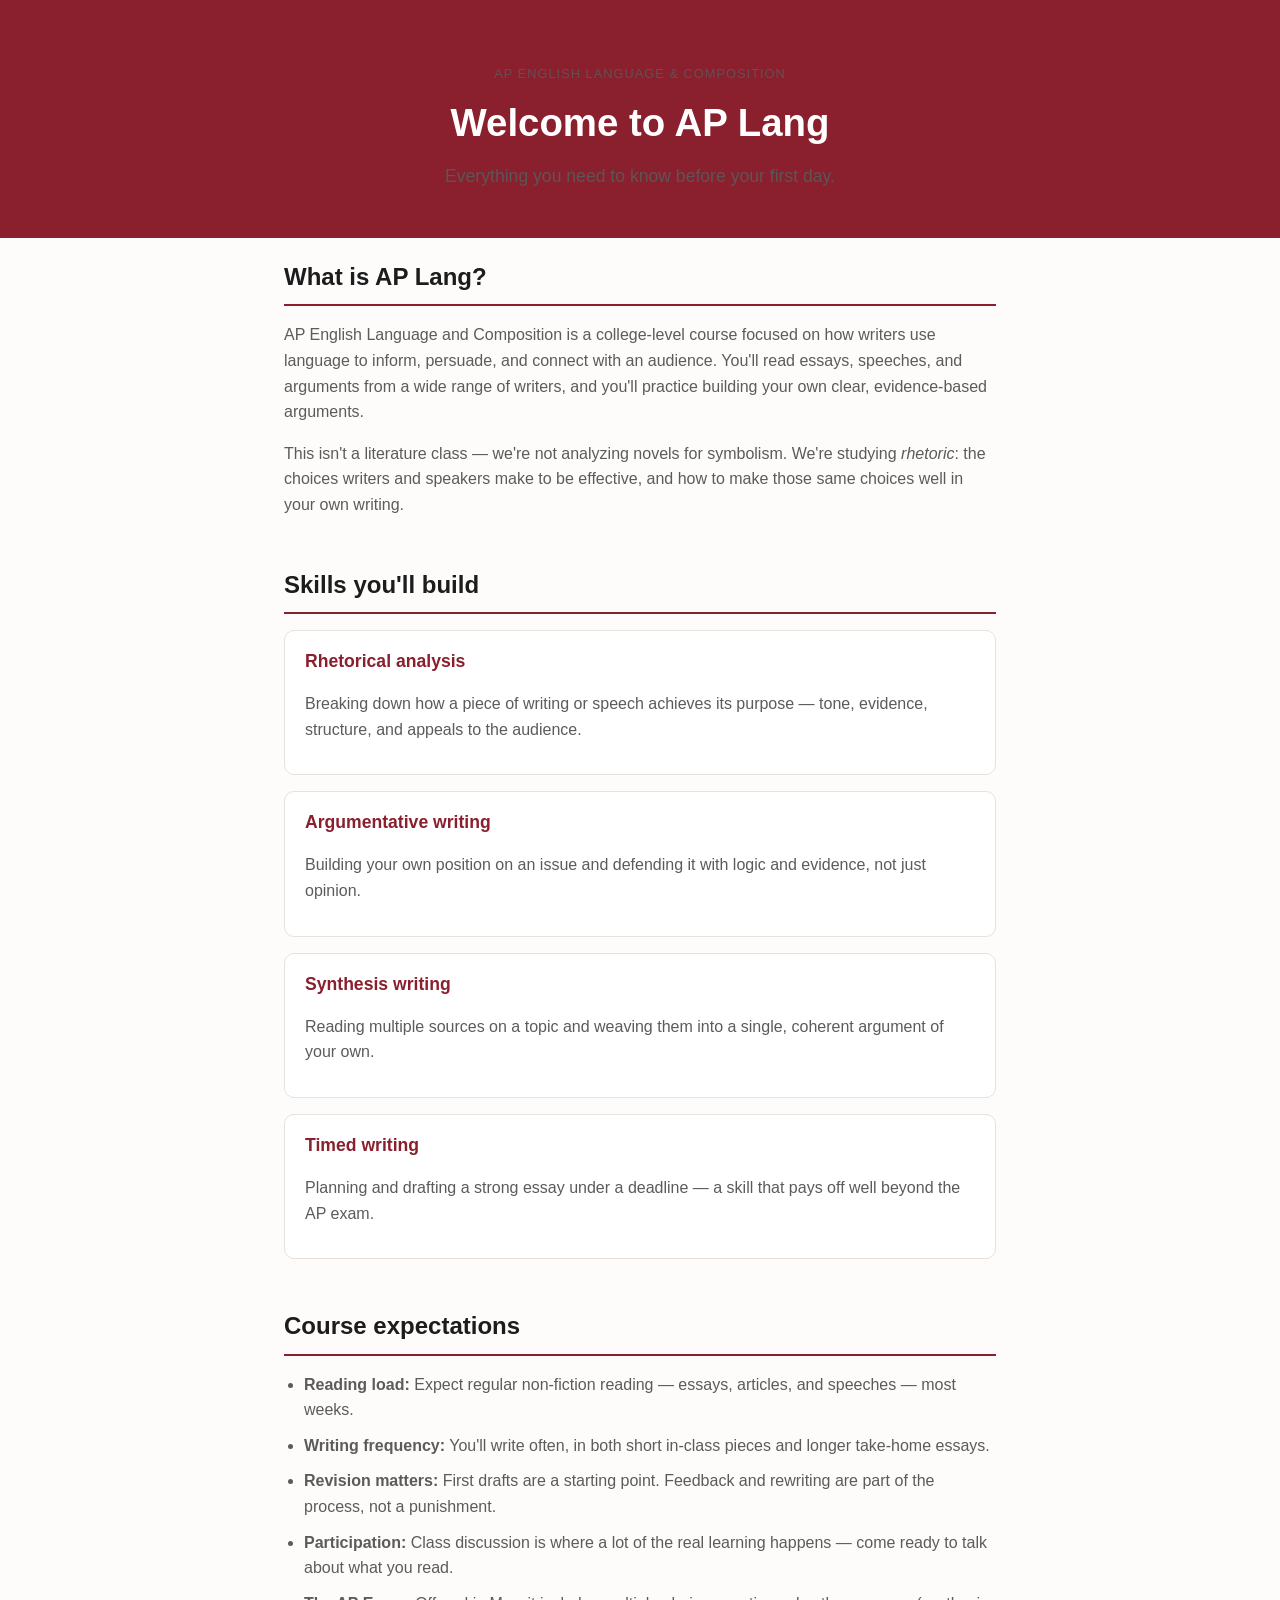
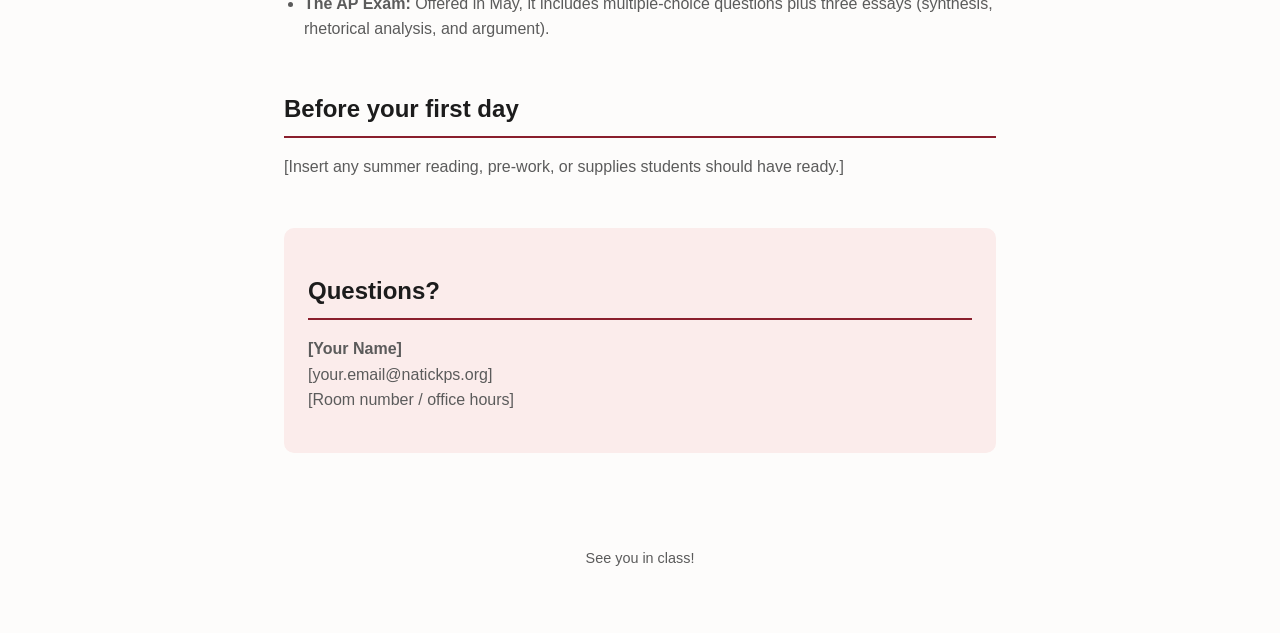
==== index.html @ 1d5ae18c "Add AP Lang intro site for new students" ====
<!DOCTYPE html>
<html lang="en">
<head>
  <meta charset="UTF-8">
  <meta name="viewport" content="width=device-width, initial-scale=1.0">
  <title>Welcome to AP Lang</title>
  <link rel="stylesheet" href="style.css">
</head>
<body>
  <header class="hero">
    <div class="container">
      <p class="eyebrow">AP English Language &amp; Composition</p>
      <h1>Welcome to AP Lang</h1>
      <p class="subtitle">Everything you need to know before your first day.</p>
    </div>
  </header>

  <main class="container">

    <section id="what-is-it">
      <h2>What is AP Lang?</h2>
      <p>
        AP English Language and Composition is a college-level course focused on how writers use language
        to inform, persuade, and connect with an audience. You'll read essays, speeches, and arguments from
        a wide range of writers, and you'll practice building your own clear, evidence-based arguments.
      </p>
      <p>
        This isn't a literature class — we're not analyzing novels for symbolism. We're studying
        <em>rhetoric</em>: the choices writers and speakers make to be effective, and how to make those
        same choices well in your own writing.
      </p>
    </section>

    <section id="skills">
      <h2>Skills you'll build</h2>
      <ul class="card-list">
        <li>
          <h3>Rhetorical analysis</h3>
          <p>Breaking down how a piece of writing or speech achieves its purpose — tone, evidence, structure, and appeals to the audience.</p>
        </li>
        <li>
          <h3>Argumentative writing</h3>
          <p>Building your own position on an issue and defending it with logic and evidence, not just opinion.</p>
        </li>
        <li>
          <h3>Synthesis writing</h3>
          <p>Reading multiple sources on a topic and weaving them into a single, coherent argument of your own.</p>
        </li>
        <li>
          <h3>Timed writing</h3>
          <p>Planning and drafting a strong essay under a deadline — a skill that pays off well beyond the AP exam.</p>
        </li>
      </ul>
    </section>

    <section id="expectations">
      <h2>Course expectations</h2>
      <ul>
        <li><strong>Reading load:</strong> Expect regular non-fiction reading — essays, articles, and speeches — most weeks.</li>
        <li><strong>Writing frequency:</strong> You'll write often, in both short in-class pieces and longer take-home essays.</li>
        <li><strong>Revision matters:</strong> First drafts are a starting point. Feedback and rewriting are part of the process, not a punishment.</li>
        <li><strong>Participation:</strong> Class discussion is where a lot of the real learning happens — come ready to talk about what you read.</li>
        <li><strong>The AP Exam:</strong> Offered in May, it includes multiple-choice questions plus three essays (synthesis, rhetorical analysis, and argument).</li>
      </ul>
    </section>

    <section id="before-day-one">
      <h2>Before your first day</h2>
      <p>[Insert any summer reading, pre-work, or supplies students should have ready.]</p>
    </section>

    <section id="contact">
      <h2>Questions?</h2>
      <p>
        <strong>[Your Name]</strong><br>
        [your.email@natickps.org]<br>
        [Room number / office hours]
      </p>
    </section>

  </main>

  <footer>
    <div class="container">
      <p>See you in class!</p>
    </div>
  </footer>
</body>
</html>
---- style.css ----
:root {
  --ink: #1c1c1c;
  --muted: #5b5b5b;
  --accent: #8a1f2d;
  --accent-light: #fbeceb;
  --bg: #fdfcfb;
  --card-bg: #ffffff;
  --border: #e6e1dd;
  --max-width: 760px;
}

* {
  box-sizing: border-box;
}

body {
  margin: 0;
  font-family: -apple-system, BlinkMacSystemFont, "Segoe UI", Roboto, Helvetica, Arial, sans-serif;
  color: var(--ink);
  background: var(--bg);
  line-height: 1.6;
}

.container {
  max-width: var(--max-width);
  margin: 0 auto;
  padding: 0 24px;
}

.hero {
  background: var(--accent);
  color: #fff;
  padding: 64px 0 48px;
  text-align: center;
}

.eyebrow {
  text-transform: uppercase;
  letter-spacing: 0.08em;
  font-size: 0.8rem;
  opacity: 0.85;
  margin: 0 0 8px;
}

.hero h1 {
  margin: 0 0 8px;
  font-size: 2.4rem;
}

.subtitle {
  margin: 0;
  font-size: 1.1rem;
  opacity: 0.9;
}

main {
  padding: 48px 24px 24px;
}

section {
  margin-bottom: 48px;
}

h2 {
  font-size: 1.5rem;
  border-bottom: 2px solid var(--accent);
  padding-bottom: 8px;
  margin-bottom: 16px;
}

h3 {
  margin: 0 0 6px;
  font-size: 1.1rem;
  color: var(--accent);
}

p {
  color: var(--muted);
}

ul {
  padding-left: 20px;
  color: var(--muted);
}

ul li {
  margin-bottom: 10px;
}

.card-list {
  list-style: none;
  padding: 0;
  display: grid;
  gap: 16px;
}

.card-list li {
  background: var(--card-bg);
  border: 1px solid var(--border);
  border-radius: 10px;
  padding: 16px 20px;
  margin-bottom: 0;
}

#contact {
  background: var(--accent-light);
  border-radius: 10px;
  padding: 24px;
}

footer {
  text-align: center;
  padding: 32px 0 48px;
  color: var(--muted);
  font-size: 0.9rem;
}
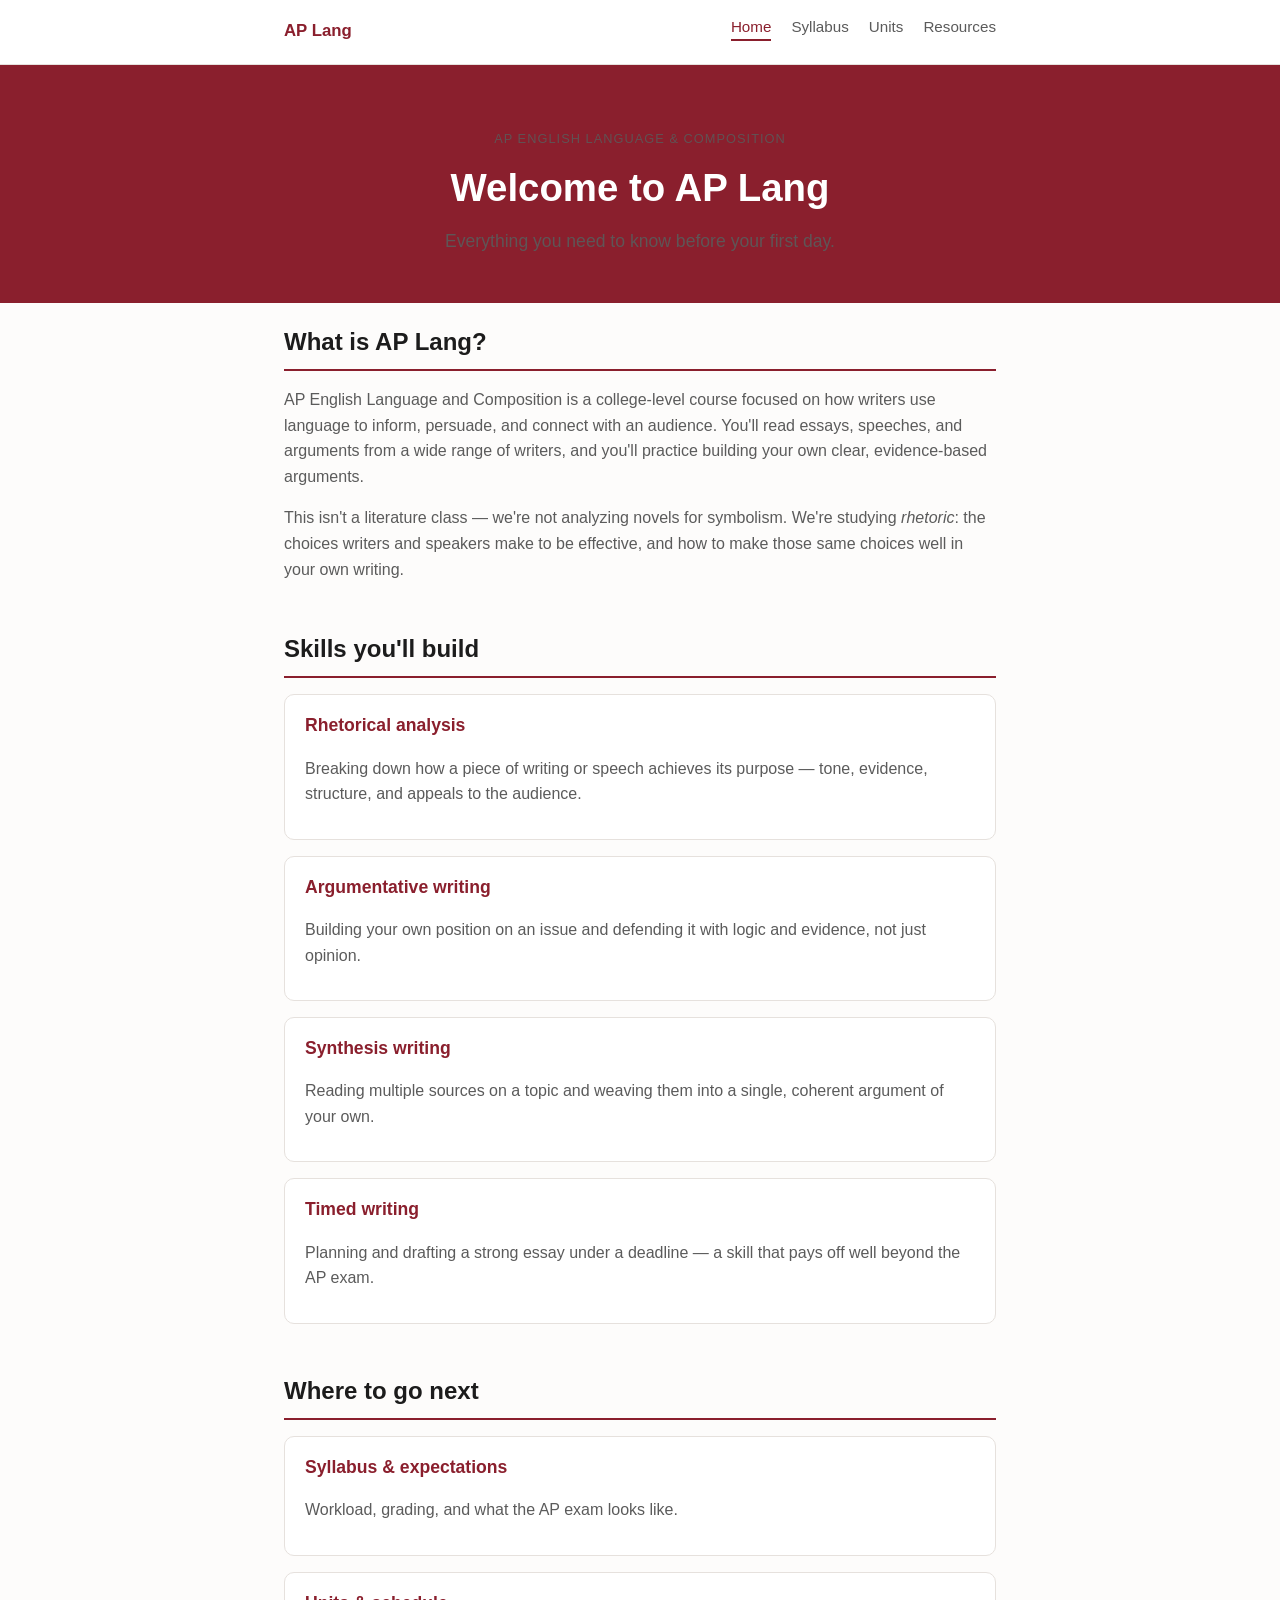
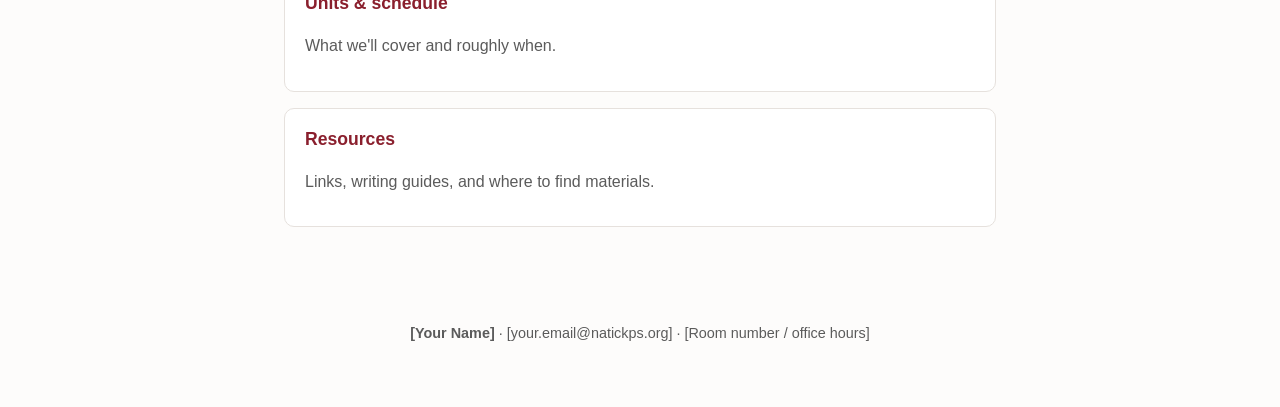
==== commit e85fa3b9: "Restructure into multi-page site with nav (home, syllabus, units, resources)" ====
--- a/index.html
+++ b/index.html
@@ -7,6 +7,18 @@
   <link rel="stylesheet" href="style.css">
 </head>
 <body>
+  <nav class="site-nav">
+    <div class="container nav-inner">
+      <a class="brand" href="index.html">AP Lang</a>
+      <ul>
+        <li><a href="index.html" class="current">Home</a></li>
+        <li><a href="syllabus.html">Syllabus</a></li>
+        <li><a href="units.html">Units</a></li>
+        <li><a href="resources.html">Resources</a></li>
+      </ul>
+    </div>
+  </nav>
+
   <header class="hero">
     <div class="container">
       <p class="eyebrow">AP English Language &amp; Composition</p>
@@ -53,36 +65,33 @@
       </ul>
     </section>
 
-    <section id="expectations">
-      <h2>Course expectations</h2>
-      <ul>
-        <li><strong>Reading load:</strong> Expect regular non-fiction reading — essays, articles, and speeches — most weeks.</li>
-        <li><strong>Writing frequency:</strong> You'll write often, in both short in-class pieces and longer take-home essays.</li>
-        <li><strong>Revision matters:</strong> First drafts are a starting point. Feedback and rewriting are part of the process, not a punishment.</li>
-        <li><strong>Participation:</strong> Class discussion is where a lot of the real learning happens — come ready to talk about what you read.</li>
-        <li><strong>The AP Exam:</strong> Offered in May, it includes multiple-choice questions plus three essays (synthesis, rhetorical analysis, and argument).</li>
+    <section id="jump-to">
+      <h2>Where to go next</h2>
+      <ul class="card-list">
+        <li>
+          <h3><a href="syllabus.html">Syllabus &amp; expectations</a></h3>
+          <p>Workload, grading, and what the AP exam looks like.</p>
+        </li>
+        <li>
+          <h3><a href="units.html">Units &amp; schedule</a></h3>
+          <p>What we'll cover and roughly when.</p>
+        </li>
+        <li>
+          <h3><a href="resources.html">Resources</a></h3>
+          <p>Links, writing guides, and where to find materials.</p>
+        </li>
       </ul>
-    </section>
-
-    <section id="before-day-one">
-      <h2>Before your first day</h2>
-      <p>[Insert any summer reading, pre-work, or supplies students should have ready.]</p>
-    </section>
-
-    <section id="contact">
-      <h2>Questions?</h2>
-      <p>
-        <strong>[Your Name]</strong><br>
-        [your.email@natickps.org]<br>
-        [Room number / office hours]
-      </p>
     </section>
 
   </main>
 
   <footer>
     <div class="container">
-      <p>See you in class!</p>
+      <p>
+        <strong>[Your Name]</strong> &middot;
+        [your.email@natickps.org] &middot;
+        [Room number / office hours]
+      </p>
     </div>
   </footer>
 </body>
--- a/style.css
+++ b/style.css
@@ -27,11 +27,62 @@
   padding: 0 24px;
 }
 
+.site-nav {
+  background: #fff;
+  border-bottom: 1px solid var(--border);
+  position: sticky;
+  top: 0;
+  z-index: 10;
+}
+
+.nav-inner {
+  display: flex;
+  align-items: center;
+  justify-content: space-between;
+  padding: 14px 24px;
+}
+
+.nav-inner .brand {
+  font-weight: 700;
+  color: var(--accent);
+  text-decoration: none;
+  font-size: 1.05rem;
+}
+
+.nav-inner ul {
+  display: flex;
+  gap: 20px;
+  list-style: none;
+  padding: 0;
+  margin: 0;
+}
+
+.nav-inner ul li a {
+  color: var(--muted);
+  text-decoration: none;
+  font-size: 0.95rem;
+  padding-bottom: 4px;
+  border-bottom: 2px solid transparent;
+}
+
+.nav-inner ul li a:hover {
+  color: var(--accent);
+}
+
+.nav-inner ul li a.current {
+  color: var(--accent);
+  border-bottom-color: var(--accent);
+}
+
 .hero {
   background: var(--accent);
   color: #fff;
   padding: 64px 0 48px;
   text-align: center;
+}
+
+.hero-small {
+  padding: 40px 0 32px;
 }
 
 .eyebrow {
@@ -74,6 +125,15 @@
   color: var(--accent);
 }
 
+main a {
+  color: var(--accent);
+  text-decoration: none;
+}
+
+main a:hover {
+  text-decoration: underline;
+}
+
 p {
   color: var(--muted);
 }
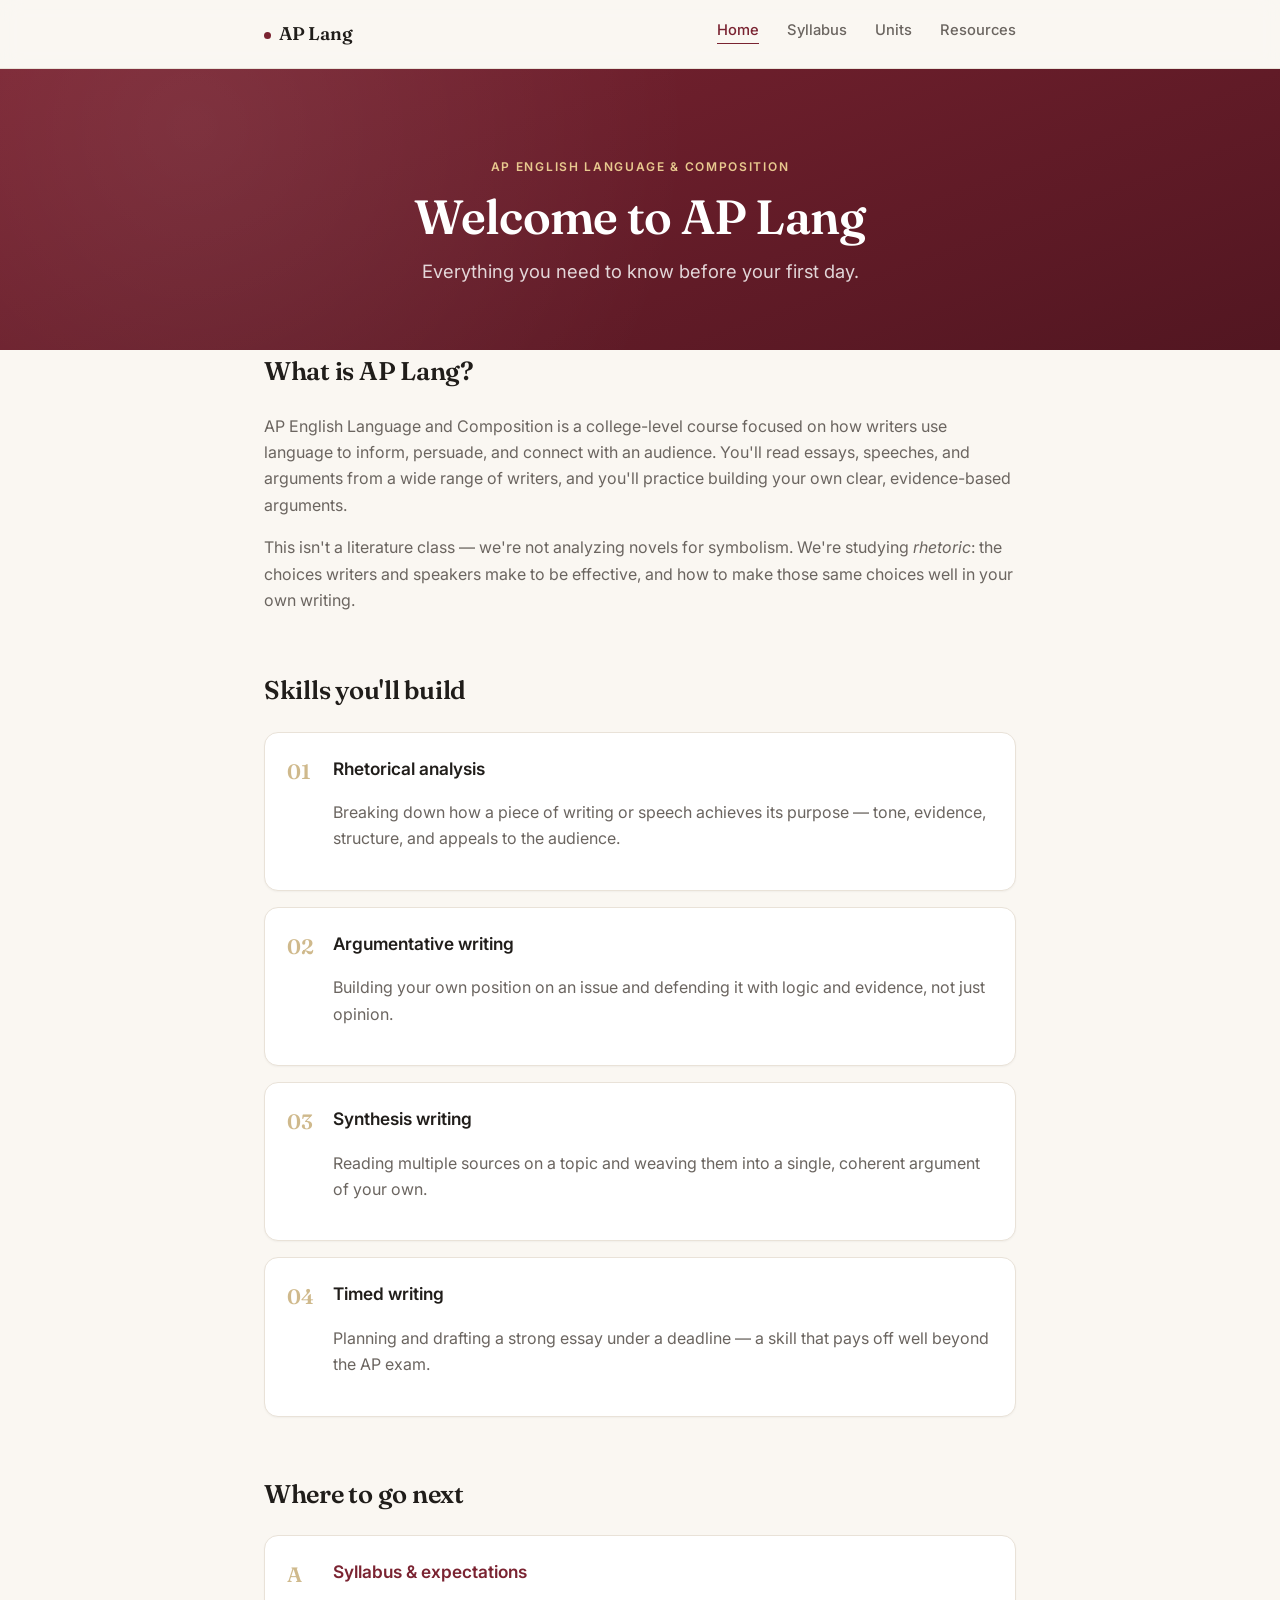
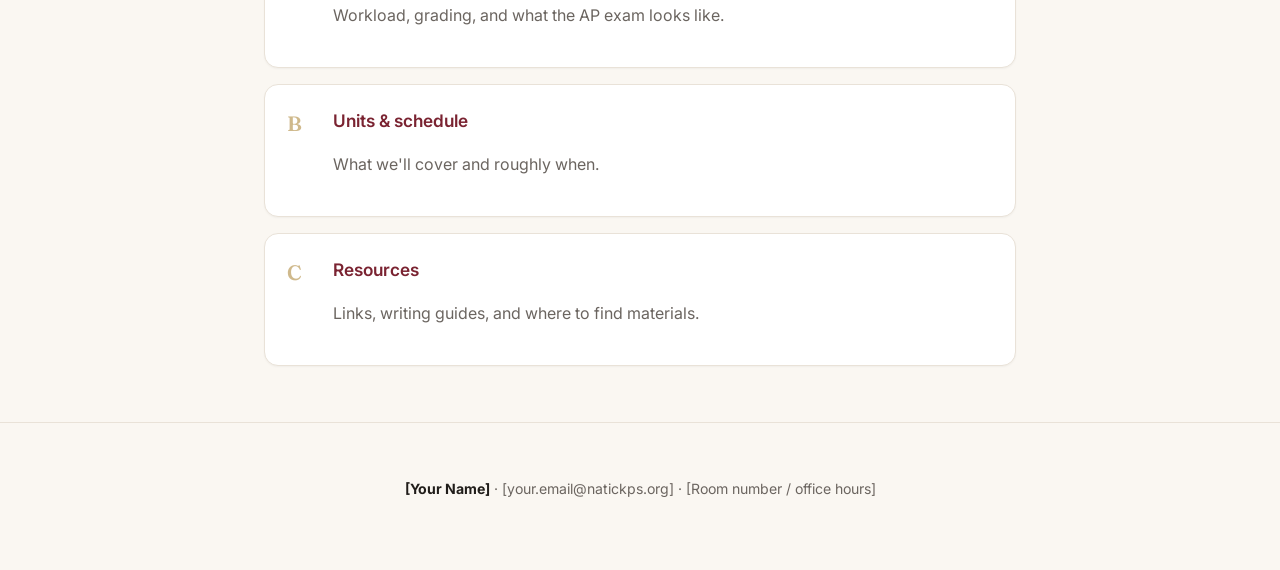
==== commit ccc65878: "Redesign with editorial serif/sans typography, gradient hero, numbered cards" ====
--- a/index.html
+++ b/index.html
@@ -4,6 +4,9 @@
   <meta charset="UTF-8">
   <meta name="viewport" content="width=device-width, initial-scale=1.0">
   <title>Welcome to AP Lang</title>
+  <link rel="preconnect" href="https://fonts.googleapis.com">
+  <link rel="preconnect" href="https://fonts.gstatic.com" crossorigin>
+  <link href="https://fonts.googleapis.com/css2?family=Fraunces:opsz,wght@9..144,500;9..144,600&family=Inter:wght@400;500;600;700&display=swap" rel="stylesheet">
   <link rel="stylesheet" href="style.css">
 </head>
 <body>
@@ -47,18 +50,22 @@
       <h2>Skills you'll build</h2>
       <ul class="card-list">
         <li>
+          <span class="num">01</span>
           <h3>Rhetorical analysis</h3>
           <p>Breaking down how a piece of writing or speech achieves its purpose — tone, evidence, structure, and appeals to the audience.</p>
         </li>
         <li>
+          <span class="num">02</span>
           <h3>Argumentative writing</h3>
           <p>Building your own position on an issue and defending it with logic and evidence, not just opinion.</p>
         </li>
         <li>
+          <span class="num">03</span>
           <h3>Synthesis writing</h3>
           <p>Reading multiple sources on a topic and weaving them into a single, coherent argument of your own.</p>
         </li>
         <li>
+          <span class="num">04</span>
           <h3>Timed writing</h3>
           <p>Planning and drafting a strong essay under a deadline — a skill that pays off well beyond the AP exam.</p>
         </li>
@@ -69,14 +76,17 @@
       <h2>Where to go next</h2>
       <ul class="card-list">
         <li>
+          <span class="num">A</span>
           <h3><a href="syllabus.html">Syllabus &amp; expectations</a></h3>
           <p>Workload, grading, and what the AP exam looks like.</p>
         </li>
         <li>
+          <span class="num">B</span>
           <h3><a href="units.html">Units &amp; schedule</a></h3>
           <p>What we'll cover and roughly when.</p>
         </li>
         <li>
+          <span class="num">C</span>
           <h3><a href="resources.html">Resources</a></h3>
           <p>Links, writing guides, and where to find materials.</p>
         </li>
--- a/style.css
+++ b/style.css
@@ -1,12 +1,17 @@
 :root {
-  --ink: #1c1c1c;
-  --muted: #5b5b5b;
-  --accent: #8a1f2d;
-  --accent-light: #fbeceb;
-  --bg: #fdfcfb;
-  --card-bg: #ffffff;
-  --border: #e6e1dd;
-  --max-width: 760px;
+  --ink: #201d1a;
+  --muted: #6b6560;
+  --faint: #a39c94;
+  --accent: #7a2331;
+  --accent-dark: #521621;
+  --accent-soft: #f5e9e7;
+  --gold: #a9812f;
+  --paper: #faf7f2;
+  --surface: #ffffff;
+  --border: #e9e2d8;
+  --shadow-sm: 0 1px 2px rgba(32, 20, 16, 0.04);
+  --shadow-md: 0 10px 30px -10px rgba(90, 30, 30, 0.18);
+  --max-width: 800px;
 }
 
 * {
@@ -15,10 +20,11 @@
 
 body {
   margin: 0;
-  font-family: -apple-system, BlinkMacSystemFont, "Segoe UI", Roboto, Helvetica, Arial, sans-serif;
-  color: var(--ink);
-  background: var(--bg);
-  line-height: 1.6;
+  font-family: "Inter", -apple-system, BlinkMacSystemFont, "Segoe UI", Roboto, Helvetica, Arial, sans-serif;
+  color: var(--ink);
+  background: var(--paper);
+  line-height: 1.65;
+  -webkit-font-smoothing: antialiased;
 }
 
 .container {
@@ -27,8 +33,12 @@
   padding: 0 24px;
 }
 
+/* Nav */
+
 .site-nav {
-  background: #fff;
+  background: rgba(250, 247, 242, 0.85);
+  backdrop-filter: blur(10px);
+  -webkit-backdrop-filter: blur(10px);
   border-bottom: 1px solid var(--border);
   position: sticky;
   top: 0;
@@ -39,19 +49,32 @@
   display: flex;
   align-items: center;
   justify-content: space-between;
-  padding: 14px 24px;
+  padding: 16px 24px;
 }
 
 .nav-inner .brand {
-  font-weight: 700;
-  color: var(--accent);
+  font-family: "Fraunces", Georgia, serif;
+  font-weight: 600;
+  font-size: 1.15rem;
+  color: var(--ink);
   text-decoration: none;
-  font-size: 1.05rem;
+  letter-spacing: -0.01em;
+}
+
+.nav-inner .brand::before {
+  content: "";
+  display: inline-block;
+  width: 7px;
+  height: 7px;
+  border-radius: 50%;
+  background: var(--accent);
+  margin-right: 8px;
+  vertical-align: middle;
 }
 
 .nav-inner ul {
   display: flex;
-  gap: 20px;
+  gap: 28px;
   list-style: none;
   padding: 0;
   margin: 0;
@@ -60,9 +83,11 @@
 .nav-inner ul li a {
   color: var(--muted);
   text-decoration: none;
-  font-size: 0.95rem;
+  font-size: 0.92rem;
+  font-weight: 500;
   padding-bottom: 4px;
-  border-bottom: 2px solid transparent;
+  border-bottom: 1px solid transparent;
+  transition: color 0.15s ease, border-color 0.15s ease;
 }
 
 .nav-inner ul li a:hover {
@@ -74,64 +99,86 @@
   border-bottom-color: var(--accent);
 }
 
+/* Hero */
+
 .hero {
-  background: var(--accent);
+  background:
+    radial-gradient(circle at 15% 20%, rgba(255, 255, 255, 0.08), transparent 45%),
+    linear-gradient(160deg, var(--accent) 0%, var(--accent-dark) 100%);
   color: #fff;
-  padding: 64px 0 48px;
+  padding: 88px 0 64px;
   text-align: center;
+  position: relative;
 }
 
 .hero-small {
-  padding: 40px 0 32px;
+  padding: 56px 0 44px;
 }
 
 .eyebrow {
   text-transform: uppercase;
-  letter-spacing: 0.08em;
-  font-size: 0.8rem;
-  opacity: 0.85;
-  margin: 0 0 8px;
+  letter-spacing: 0.14em;
+  font-size: 0.75rem;
+  font-weight: 600;
+  color: #e8c98f;
+  margin: 0 0 14px;
 }
 
 .hero h1 {
-  margin: 0 0 8px;
-  font-size: 2.4rem;
+  font-family: "Fraunces", Georgia, serif;
+  font-weight: 600;
+  margin: 0 0 12px;
+  font-size: 3rem;
+  letter-spacing: -0.015em;
+  line-height: 1.1;
+}
+
+.hero-small h1 {
+  font-size: 2.2rem;
 }
 
 .subtitle {
   margin: 0;
-  font-size: 1.1rem;
-  opacity: 0.9;
-}
+  font-size: 1.15rem;
+  color: rgba(255, 255, 255, 0.82);
+  font-weight: 400;
+}
+
+/* Layout */
 
 main {
-  padding: 48px 24px 24px;
+  padding: 64px 24px 24px;
 }
 
 section {
-  margin-bottom: 48px;
+  margin-bottom: 56px;
 }
 
 h2 {
-  font-size: 1.5rem;
-  border-bottom: 2px solid var(--accent);
-  padding-bottom: 8px;
-  margin-bottom: 16px;
+  font-family: "Fraunces", Georgia, serif;
+  font-weight: 600;
+  font-size: 1.6rem;
+  color: var(--ink);
+  margin: 0 0 20px;
+  letter-spacing: -0.01em;
 }
 
 h3 {
   margin: 0 0 6px;
-  font-size: 1.1rem;
-  color: var(--accent);
+  font-size: 1.08rem;
+  font-weight: 600;
+  color: var(--ink);
 }
 
 main a {
   color: var(--accent);
   text-decoration: none;
+  border-bottom: 1px solid var(--accent-soft);
+  transition: border-color 0.15s ease;
 }
 
 main a:hover {
-  text-decoration: underline;
+  border-bottom-color: var(--accent);
 }
 
 p {
@@ -146,6 +193,8 @@
 ul li {
   margin-bottom: 10px;
 }
+
+/* Cards */
 
 .card-list {
   list-style: none;
@@ -155,22 +204,79 @@
 }
 
 .card-list li {
-  background: var(--card-bg);
+  background: var(--surface);
   border: 1px solid var(--border);
-  border-radius: 10px;
-  padding: 16px 20px;
+  border-radius: 14px;
+  padding: 22px 24px 22px 68px;
   margin-bottom: 0;
-}
+  position: relative;
+  box-shadow: var(--shadow-sm);
+  transition: transform 0.18s ease, box-shadow 0.18s ease, border-color 0.18s ease;
+}
+
+.card-list li:hover {
+  transform: translateY(-3px);
+  box-shadow: var(--shadow-md);
+  border-color: var(--accent-soft);
+}
+
+.card-list li .num {
+  position: absolute;
+  left: 22px;
+  top: 22px;
+  font-family: "Fraunces", Georgia, serif;
+  font-size: 1.3rem;
+  font-weight: 600;
+  color: var(--gold);
+  opacity: 0.55;
+}
+
+.card-list h3 a {
+  border-bottom: none;
+}
+
+/* Contact / footer */
 
 #contact {
-  background: var(--accent-light);
-  border-radius: 10px;
-  padding: 24px;
+  background: var(--accent-soft);
+  border: 1px solid var(--border);
+  border-radius: 14px;
+  padding: 28px 24px;
 }
 
 footer {
   text-align: center;
-  padding: 32px 0 48px;
-  color: var(--muted);
-  font-size: 0.9rem;
-}
+  padding: 40px 0 56px;
+  color: var(--muted);
+  font-size: 0.88rem;
+  border-top: 1px solid var(--border);
+  margin-top: 24px;
+}
+
+footer strong {
+  color: var(--ink);
+}
+
+@media (max-width: 560px) {
+  .hero {
+    padding: 64px 0 48px;
+  }
+
+  .hero h1 {
+    font-size: 2.2rem;
+  }
+
+  .nav-inner ul {
+    gap: 16px;
+  }
+
+  .card-list li {
+    padding: 20px 20px 20px 58px;
+  }
+
+  .card-list li .num {
+    left: 18px;
+    top: 20px;
+    font-size: 1.1rem;
+  }
+}
